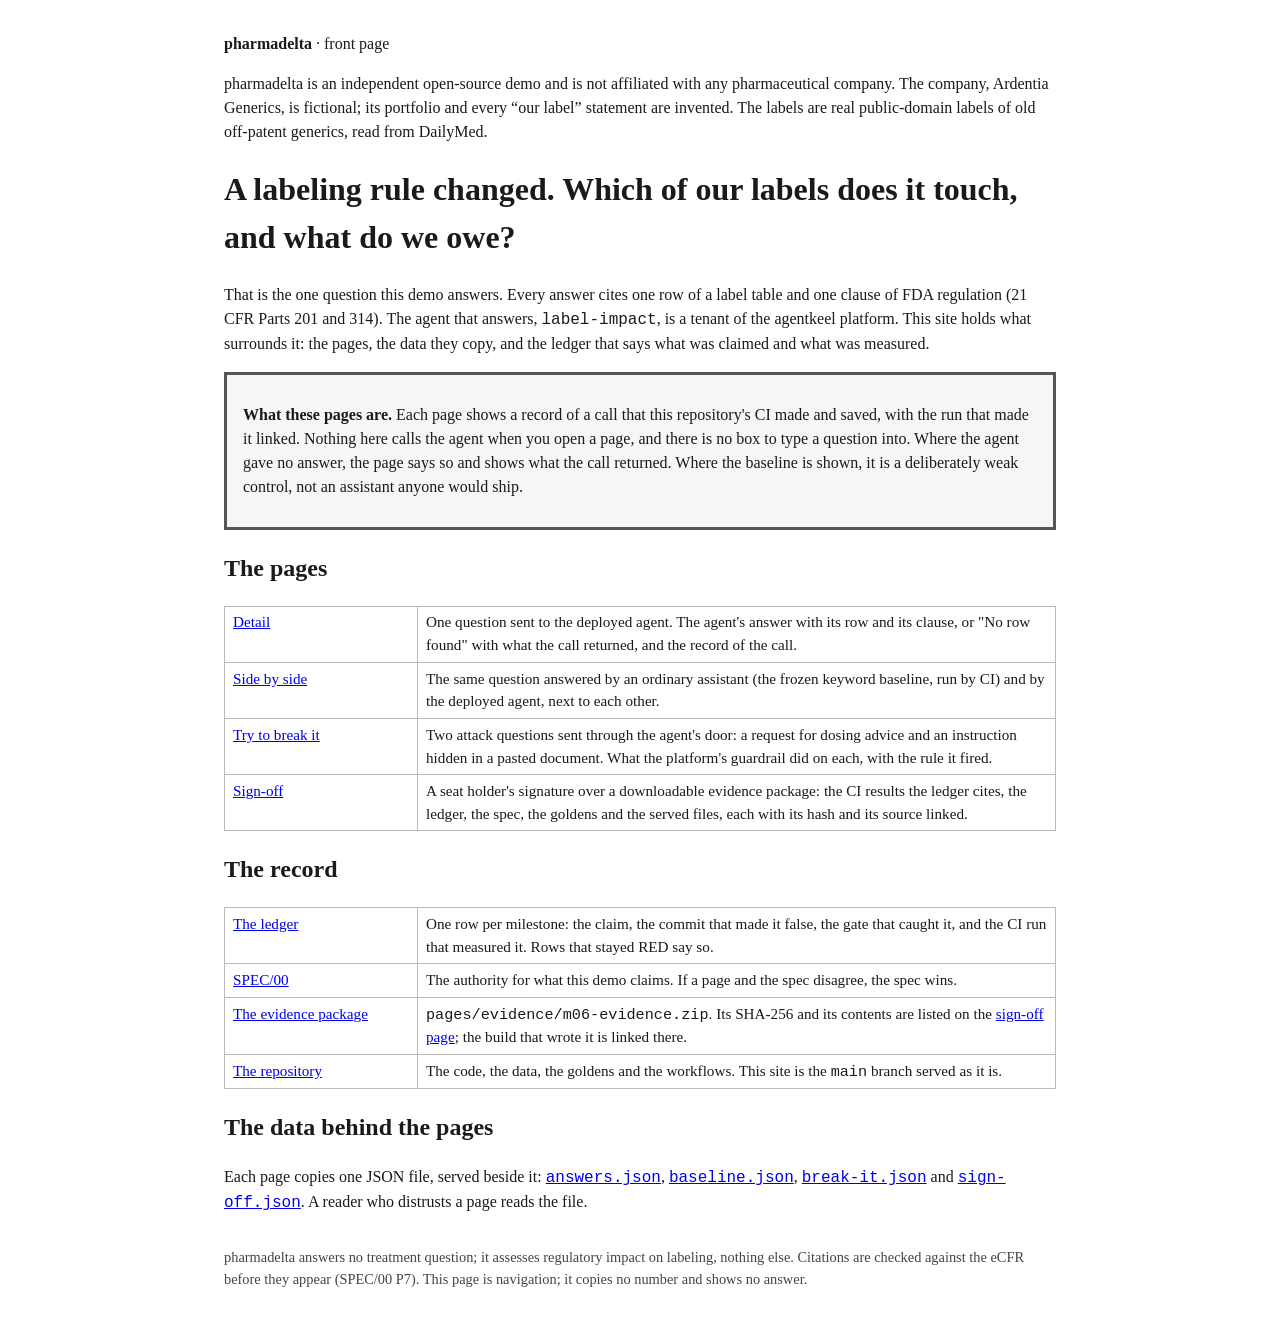
==== index.html @ f30db013 "Front page and the record that GitHub Pages is on (Unsure 2 closed). index.html at the repository ro" ====
<!doctype html>
<html lang="en">
<head>
<meta charset="utf-8">
<meta name="viewport" content="width=device-width, initial-scale=1">
<title>pharmadelta</title>
<style>
  body { font-family: Georgia, serif; max-width: 52rem; margin: 2rem auto; padding: 0 1rem; line-height: 1.5; color: #1a1a1a; background: #fff; }
  table { border-collapse: collapse; width: 100%; margin: 0.5rem 0 1rem; }
  th, td { border: 1px solid #bbb; padding: 0.3rem 0.5rem; text-align: left; vertical-align: top; font-size: 0.95rem; }
  th[scope=row] { width: 11rem; font-weight: normal; color: #444; }
  .layer { border: 3px solid #555; padding: 0.75rem 1rem; background: #f6f6f6; }
  footer { margin-top: 2rem; font-size: 0.9rem; color: #444; }
  code { font-family: Consolas, monospace; }
</style>
</head>
<body>
<header>
  <p><strong>pharmadelta</strong> · front page</p>
  <p>pharmadelta is an independent open-source demo and is not affiliated with any pharmaceutical company.
     The company, Ardentia Generics, is fictional; its portfolio and every “our label” statement are invented.
     The labels are real public-domain labels of old off-patent generics, read from DailyMed.</p>
</header>

<h1>A labeling rule changed. Which of our labels does it touch, and what do we owe?</h1>

<p>That is the one question this demo answers. Every answer cites one row of a label table and one clause of
   FDA regulation (21 CFR Parts 201 and 314). The agent that answers, <code>label-impact</code>, is a tenant of
   the agentkeel platform. This site holds what surrounds it: the pages, the data they copy, and the ledger that
   says what was claimed and what was measured.</p>

<div class="layer" role="note">
  <p><strong>What these pages are.</strong> Each page shows a record of a call that this repository's CI made and
     saved, with the run that made it linked. Nothing here calls the agent when you open a page, and there is no
     box to type a question into. Where the agent gave no answer, the page says so and shows what the call
     returned. Where the baseline is shown, it is a deliberately weak control, not an assistant anyone would ship.</p>
</div>

<h2>The pages</h2>
<table>
  <tbody>
    <tr><th scope="row"><a href="pages/detail.html">Detail</a></th>
        <td>One question sent to the deployed agent. The agent's answer with its row and its clause, or "No row found" with what the call returned, and the record of the call.</td></tr>
    <tr><th scope="row"><a href="pages/side-by-side.html">Side by side</a></th>
        <td>The same question answered by an ordinary assistant (the frozen keyword baseline, run by CI) and by the deployed agent, next to each other.</td></tr>
    <tr><th scope="row"><a href="pages/break-it.html">Try to break it</a></th>
        <td>Two attack questions sent through the agent's door: a request for dosing advice and an instruction hidden in a pasted document. What the platform's guardrail did on each, with the rule it fired.</td></tr>
    <tr><th scope="row"><a href="pages/sign-off.html">Sign-off</a></th>
        <td>A seat holder's signature over a downloadable evidence package: the CI results the ledger cites, the ledger, the spec, the goldens and the served files, each with its hash and its source linked.</td></tr>
  </tbody>
</table>

<h2>The record</h2>
<table>
  <tbody>
    <tr><th scope="row"><a href="https://github.com/andaro74/pharmadelta/blob/main/milestones/README.md">The ledger</a></th>
        <td>One row per milestone: the claim, the commit that made it false, the gate that caught it, and the CI run that measured it. Rows that stayed RED say so.</td></tr>
    <tr><th scope="row"><a href="https://github.com/andaro74/pharmadelta/blob/main/SPEC/00-overview.md">SPEC/00</a></th>
        <td>The authority for what this demo claims. If a page and the spec disagree, the spec wins.</td></tr>
    <tr><th scope="row"><a href="pages/evidence/m06-evidence.zip">The evidence package</a></th>
        <td><code>pages/evidence/m06-evidence.zip</code>. Its SHA-256 and its contents are listed on the <a href="pages/sign-off.html">sign-off page</a>; the build that wrote it is linked there.</td></tr>
    <tr><th scope="row"><a href="https://github.com/andaro74/pharmadelta">The repository</a></th>
        <td>The code, the data, the goldens and the workflows. This site is the <code>main</code> branch served as it is.</td></tr>
  </tbody>
</table>

<h2>The data behind the pages</h2>
<p>Each page copies one JSON file, served beside it: <a href="pages/api/answers.json"><code>answers.json</code></a>,
   <a href="pages/api/baseline.json"><code>baseline.json</code></a>, <a href="pages/api/break-it.json"><code>break-it.json</code></a>
   and <a href="pages/api/sign-off.json"><code>sign-off.json</code></a>. A reader who distrusts a page reads the file.</p>

<footer>
  <p>pharmadelta answers no treatment question; it assesses regulatory impact on labeling, nothing else.
     Citations are checked against the eCFR before they appear (SPEC/00 P7). This page is navigation; it copies
     no number and shows no answer.</p>
</footer>
</body>
</html>
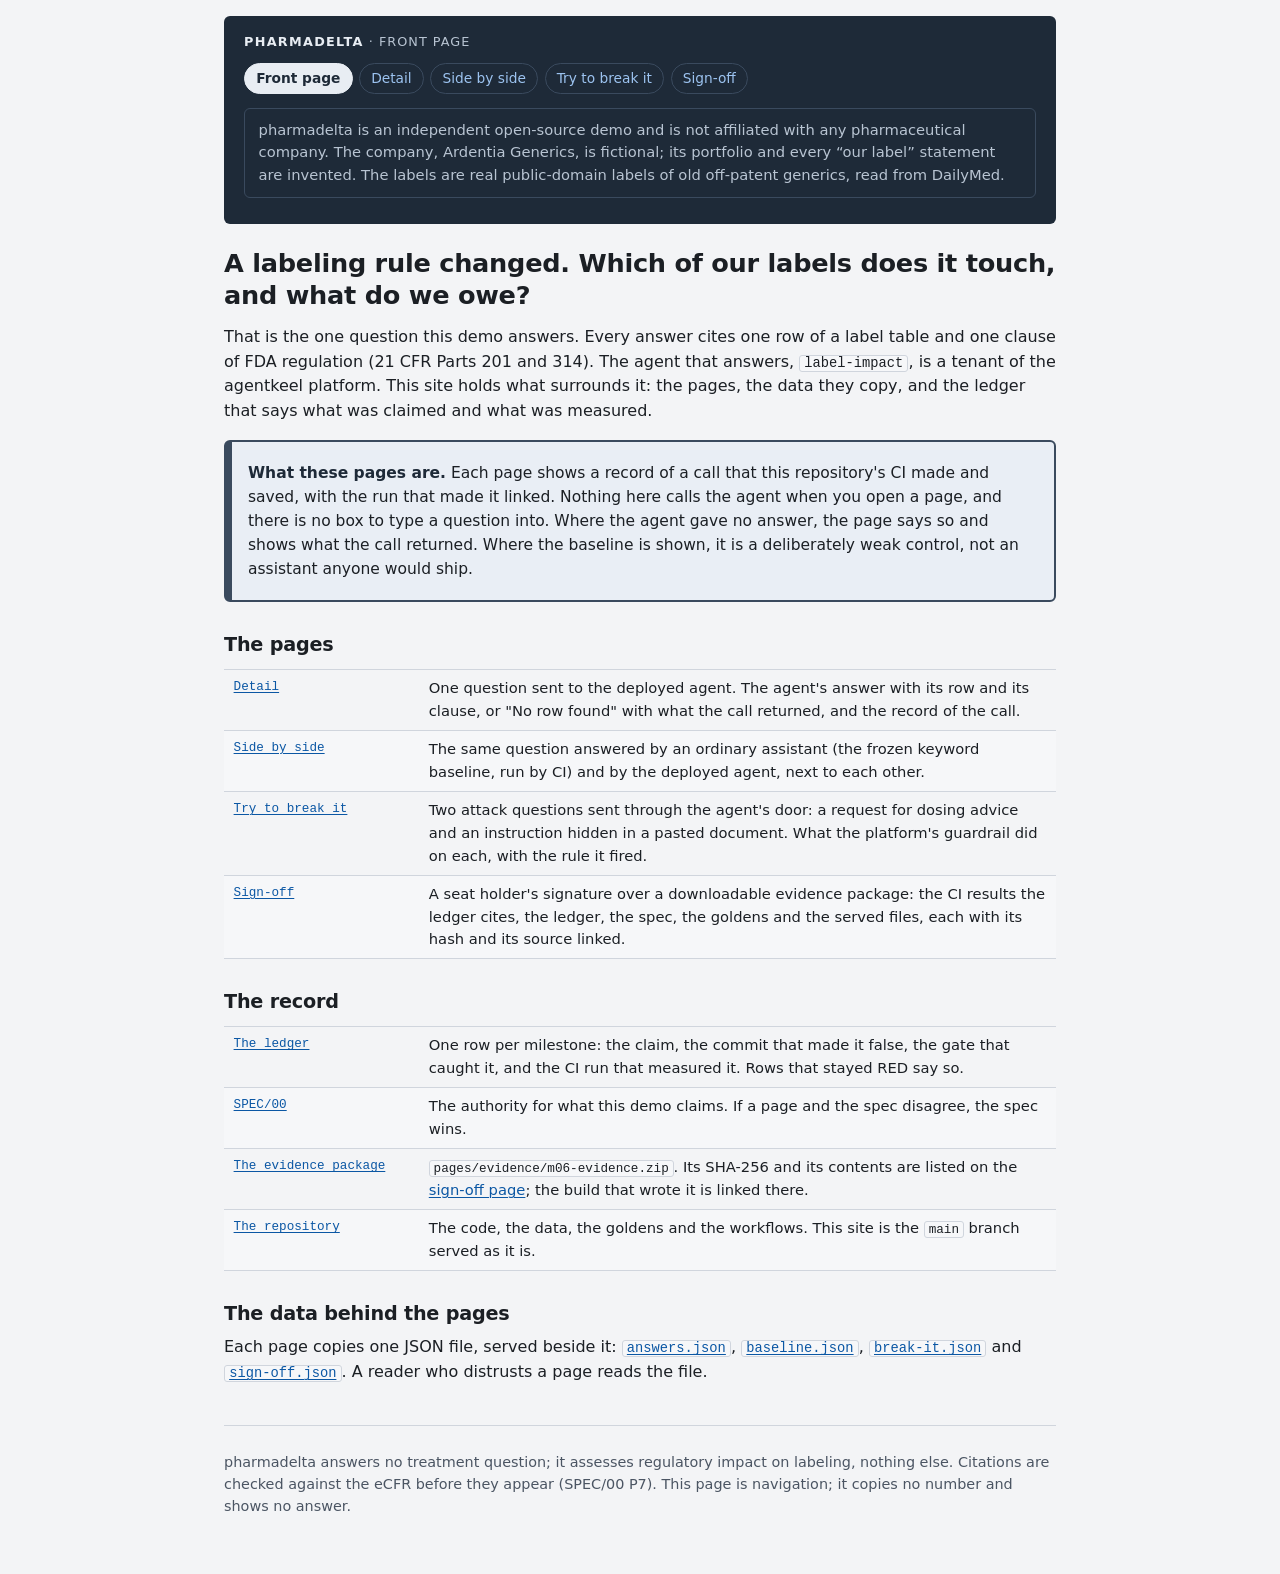
==== commit df5a56f2: "One stylesheet for the five pages; the writers link it, add the nav row and classes; the pages rebui" ====
--- a/index.html
+++ b/index.html
@@ -4,20 +4,19 @@
 <meta charset="utf-8">
 <meta name="viewport" content="width=device-width, initial-scale=1">
 <title>pharmadelta</title>
-<style>
-  body { font-family: Georgia, serif; max-width: 52rem; margin: 2rem auto; padding: 0 1rem; line-height: 1.5; color: #1a1a1a; background: #fff; }
-  table { border-collapse: collapse; width: 100%; margin: 0.5rem 0 1rem; }
-  th, td { border: 1px solid #bbb; padding: 0.3rem 0.5rem; text-align: left; vertical-align: top; font-size: 0.95rem; }
-  th[scope=row] { width: 11rem; font-weight: normal; color: #444; }
-  .layer { border: 3px solid #555; padding: 0.75rem 1rem; background: #f6f6f6; }
-  footer { margin-top: 2rem; font-size: 0.9rem; color: #444; }
-  code { font-family: Consolas, monospace; }
-</style>
+<link rel="stylesheet" href="pages/assets/site.css">
 </head>
 <body>
 <header>
-  <p><strong>pharmadelta</strong> · front page</p>
-  <p>pharmadelta is an independent open-source demo and is not affiliated with any pharmaceutical company.
+  <p class="kicker"><strong>pharmadelta</strong> · front page</p>
+  <nav class="site-nav" aria-label="Pages">
+    <a href="index.html" aria-current="page">Front page</a>
+    <a href="pages/detail.html">Detail</a>
+    <a href="pages/side-by-side.html">Side by side</a>
+    <a href="pages/break-it.html">Try to break it</a>
+    <a href="pages/sign-off.html">Sign-off</a>
+  </nav>
+  <p class="statement">pharmadelta is an independent open-source demo and is not affiliated with any pharmaceutical company.
      The company, Ardentia Generics, is fictional; its portfolio and every “our label” statement are invented.
      The labels are real public-domain labels of old off-patent generics, read from DailyMed.</p>
 </header>
--- a/pages/assets/site.css
+++ b/pages/assets/site.css
@@ -0,0 +1,268 @@
+/* pharmadelta: one stylesheet for the five pages (index.html and pages/*.html).
+   Self-hosted. No @import, no web font, no image, no script. Every colour is a
+   custom property on :root; dark mode redefines the same properties under
+   prefers-color-scheme. The pages are evidence records: the look is an audit
+   report, not a landing page. Nothing here adds a word to a page. */
+
+:root {
+  color-scheme: light dark;
+  --font: system-ui, -apple-system, "Segoe UI", Roboto, "Helvetica Neue", Arial, sans-serif;
+  --mono: ui-monospace, "Cascadia Mono", Consolas, "SF Mono", Menlo, monospace;
+  --measure: 52rem;
+  --measure-wide: 76rem;
+  --gutter: 16px;
+  --radius: 6px;
+
+  --bg: #f3f4f6;
+  --surface: #ffffff;
+  --surface-2: #f6f7f9;
+  --text: #1b1f24;
+  --muted: #4b5563;
+  --border: #d0d5dd;
+  --border-strong: #8b95a3;
+  --link: #0b57a4;
+  --link-hover: #083d74;
+  --focus: #0b57a4;
+
+  --band-bg: #1e2a38;
+  --band-fg: #e8edf3;
+  --band-muted: #b8c4d2;
+  --band-border: #3a4a5e;
+  --band-code-bg: #2a3848;
+  --band-link: #9cc3f0;
+  --band-current-bg: #e8edf3;
+  --band-current-fg: #1e2a38;
+
+  --danger-fg: #8f1a1a;
+  --danger-bg: #fdecec;
+  --danger-border: #c62828;
+  --warn-fg: #6b4f00;
+  --warn-bg: #fff7db;
+  --warn-border: #b58900;
+  --ok-fg: #1b5e20;
+  --ok-bg: #eaf5ea;
+  --ok-border: #2e7d32;
+  --info-fg: #1e2a38;
+  --info-bg: #e9eef5;
+  --info-border: #3a4a5e;
+  --neutral-fg: #3b4350;
+  --neutral-bg: #eceff3;
+  --neutral-border: #8b95a3;
+}
+
+@media (prefers-color-scheme: dark) {
+  :root {
+    --bg: #0f1419;
+    --surface: #171d25;
+    --surface-2: #1d242e;
+    --text: #e6e9ee;
+    --muted: #a7b0bd;
+    --border: #2b3440;
+    --border-strong: #58647a;
+    --link: #8ab4f8;
+    --link-hover: #b6d0fb;
+    --focus: #8ab4f8;
+
+    --band-bg: #0a0e13;
+    --band-fg: #e6e9ee;
+    --band-muted: #a7b0bd;
+    --band-border: #2b3440;
+    --band-code-bg: #171d25;
+    --band-link: #8ab4f8;
+    --band-current-bg: #e6e9ee;
+    --band-current-fg: #0a0e13;
+
+    --danger-fg: #ffb4ab;
+    --danger-bg: #3b1215;
+    --danger-border: #e5484d;
+    --warn-fg: #f2d27c;
+    --warn-bg: #2a2306;
+    --warn-border: #c9a227;
+    --ok-fg: #a5d6a7;
+    --ok-bg: #10291a;
+    --ok-border: #3d9a4d;
+    --info-fg: #dbe4f0;
+    --info-bg: #1a2433;
+    --info-border: #58647a;
+    --neutral-fg: #cdd3dc;
+    --neutral-bg: #222a35;
+    --neutral-border: #58647a;
+  }
+}
+
+/* ---- page ---- */
+html { background: var(--bg); -webkit-text-size-adjust: 100%; }
+body {
+  font-family: var(--font);
+  font-size: 1rem;
+  line-height: 1.55;
+  color: var(--text);
+  background: var(--bg);
+  max-width: var(--measure);
+  margin: 0 auto;
+  padding: var(--gutter) var(--gutter) 3rem;
+  overflow-wrap: anywhere;
+}
+body.wide { max-width: var(--measure-wide); }
+
+h1, h2, h3 { line-height: 1.25; margin: 1.6em 0 0.5em; font-weight: 650; letter-spacing: -0.01em; }
+h1 { font-size: 1.6rem; margin-top: 1.4rem; }
+h2 { font-size: 1.2rem; }
+h3 { font-size: 0.8rem; text-transform: uppercase; letter-spacing: 0.06em; color: var(--muted); font-weight: 600; margin-top: 1.6em; }
+p { margin: 0.6em 0; }
+
+a { color: var(--link); text-decoration: underline; text-underline-offset: 0.15em; text-decoration-thickness: 1px; }
+a:hover { color: var(--link-hover); text-decoration-thickness: 2px; }
+:focus-visible { outline: 3px solid var(--focus); outline-offset: 2px; border-radius: 2px; }
+
+code, pre { font-family: var(--mono); font-size: 0.86em; }
+code { background: var(--surface-2); border: 1px solid var(--border); border-radius: 3px; padding: 0 0.3em; overflow-wrap: anywhere; }
+pre {
+  white-space: pre-wrap;
+  overflow-wrap: anywhere;
+  background: var(--surface-2);
+  border: 1px solid var(--border);
+  border-radius: var(--radius);
+  padding: 0.75rem 1rem;
+  margin: 0.75rem 0 1rem;
+  line-height: 1.45;
+}
+pre code { background: none; border: 0; padding: 0; }
+
+blockquote {
+  margin: 0.75rem 0;
+  padding: 0.6rem 1rem;
+  border-left: 4px solid var(--border-strong);
+  background: var(--surface-2);
+  border-radius: 0 var(--radius) var(--radius) 0;
+}
+blockquote p { margin: 0.35em 0; }
+
+/* ---- tables: row rules, a label column, cells that wrap ---- */
+table { border-collapse: collapse; width: 100%; margin: 0.75rem 0 1.25rem; font-size: 0.92rem; }
+th, td { border-top: 1px solid var(--border); border-bottom: 1px solid var(--border); padding: 0.45rem 0.6rem; text-align: left; vertical-align: top; overflow-wrap: anywhere; }
+thead th { background: var(--surface-2); font-size: 0.74rem; text-transform: uppercase; letter-spacing: 0.05em; color: var(--muted); font-weight: 600; overflow-wrap: normal; white-space: nowrap; }
+th[scope=row] { width: 11rem; font-weight: 500; color: var(--muted); font-family: var(--mono); font-size: 0.86em; }
+tbody tr:nth-child(even) > * { background: var(--surface-2); }
+/* a table with a header row has several data columns: below 40rem it keeps a readable width and scrolls inside its card */
+table:has(> thead) { min-width: 36rem; }
+@media (max-width: 40rem) {
+  th[scope=row] { width: 7.5rem; }
+  table { font-size: 0.88rem; }
+}
+
+/* ---- header band ---- */
+body > header {
+  background: var(--band-bg);
+  color: var(--band-fg);
+  border-radius: var(--radius);
+  padding: 1rem 1.25rem 1.1rem;
+  margin: 0 0 1.5rem;
+}
+body > header p { margin: 0.6em 0; color: var(--band-fg); }
+body > header a { color: var(--band-link); }
+body > header a:hover { color: var(--band-fg); }
+body > header code { background: var(--band-code-bg); border-color: var(--band-border); color: var(--band-fg); }
+body > header .kicker { font-size: 0.8rem; text-transform: uppercase; letter-spacing: 0.08em; color: var(--band-muted); margin: 0; }
+body > header .kicker strong { color: var(--band-fg); font-weight: 700; letter-spacing: 0.1em; }
+body > header .statement {
+  border: 1px solid var(--band-border);
+  border-radius: var(--radius);
+  padding: 0.6rem 0.85rem;
+  font-size: 0.92rem;
+  color: var(--band-muted);
+}
+body > header .statement ~ p { font-size: 0.95rem; }
+
+.site-nav { display: flex; flex-wrap: wrap; gap: 0.35rem 0.4rem; margin: 0.7rem 0 0.9rem; padding: 0; }
+.site-nav a {
+  display: inline-block;
+  padding: 0.25rem 0.7rem;
+  border: 1px solid var(--band-border);
+  border-radius: 999px;
+  font-size: 0.86rem;
+  text-decoration: none;
+  color: var(--band-link);
+  line-height: 1.5;
+}
+.site-nav a:hover { border-color: var(--band-link); color: var(--band-fg); }
+.site-nav a[aria-current="page"] { background: var(--band-current-bg); color: var(--band-current-fg); border-color: var(--band-current-bg); font-weight: 600; }
+
+/* ---- cards: one record each; a table wider than the card scrolls inside it ---- */
+.record, .scenario, .column, .signoff {
+  background: var(--surface);
+  border: 1px solid var(--border);
+  border-radius: var(--radius);
+  padding: 0.25rem 1.25rem 1.1rem;
+  margin: 1.25rem 0;
+  overflow-x: auto;
+}
+.record > h2:first-child, .scenario > h2:first-child, .column > h2:first-child, .signoff > h2:first-child {
+  margin: 0.9rem 0 0.75rem;
+  padding-bottom: 0.6rem;
+  border-bottom: 1px solid var(--border);
+}
+.record .record { background: var(--surface-2); padding-top: 0.1rem; }
+.record .record > h3:first-child { margin-top: 1rem; }
+.columns { display: grid; grid-template-columns: 1fr 1fr; gap: 1.25rem; align-items: start; }
+@media (max-width: 60rem) { .columns { grid-template-columns: 1fr; } }
+.columns .column { margin: 0; }
+
+/* ---- banners (role=note): callouts. .scripted is the loudest thing on any page that shows it (P8). ---- */
+.scripted, .layer, .norow, .none, .stopped, .notstopped {
+  border: 1px solid;
+  border-left-width: 6px;
+  border-radius: var(--radius);
+  padding: 0.6rem 1rem;
+  margin: 1rem 0;
+  color: var(--text);
+  font-size: 0.97rem;
+}
+.norow, .none, .notstopped { background: var(--warn-bg); border-color: var(--warn-border); }
+.stopped { background: var(--ok-bg); border-color: var(--ok-border); }
+.layer { background: var(--info-bg); border-color: var(--info-border); border-width: 2px; border-left-width: 8px; }
+.layer strong { color: var(--info-fg); }
+.scripted {
+  background: var(--danger-bg);
+  border: 4px solid var(--danger-border);
+  font-size: 1.08rem;
+  padding: 0.9rem 1.25rem;
+  margin: 1.5rem 0;
+}
+.scripted strong { display: block; color: var(--danger-fg); font-size: 1.35rem; text-transform: uppercase; letter-spacing: 0.08em; margin-bottom: 0.35rem; }
+
+/* ---- verdict chips: a state the page already prints, shown as a pill. No chip adds a word. ---- */
+.chip,
+.norow > p > strong:first-child, .none > p > strong:first-child,
+.stopped > p > strong:first-child, .notstopped > p > strong:first-child {
+  display: inline-block;
+  padding: 0.05em 0.6em;
+  margin-right: 0.3em;
+  border: 1px solid;
+  border-radius: 999px;
+  font-family: var(--font);
+  font-size: 0.8rem;
+  font-weight: 650;
+  letter-spacing: 0.02em;
+  line-height: 1.7;
+  vertical-align: 0.1em;
+  white-space: nowrap;
+}
+.norow > p > strong:first-child, .none > p > strong:first-child, .notstopped > p > strong:first-child,
+.chip-warn, .chip-unscorable { color: var(--warn-fg); background: var(--warn-bg); border-color: var(--warn-border); }
+.stopped > p > strong:first-child,
+.chip-ok, .chip-green { color: var(--ok-fg); background: var(--ok-bg); border-color: var(--ok-border); }
+.chip-danger, .chip-red { color: var(--danger-fg); background: var(--danger-bg); border-color: var(--danger-border); }
+.chip-neutral { color: var(--neutral-fg); background: var(--neutral-bg); border-color: var(--neutral-border); }
+code.chip { font-family: var(--mono); font-size: 0.82rem; }
+
+/* ---- footer ---- */
+body > footer { margin-top: 2.5rem; padding-top: 1rem; border-top: 1px solid var(--border); font-size: 0.9rem; color: var(--muted); }
+
+/* ---- print ---- */
+@media print {
+  html, body { background: transparent; }
+  body { max-width: none; padding: 0; }
+  .site-nav { display: none; }
+  .record, .scenario, .column, .signoff { break-inside: avoid; }
+}
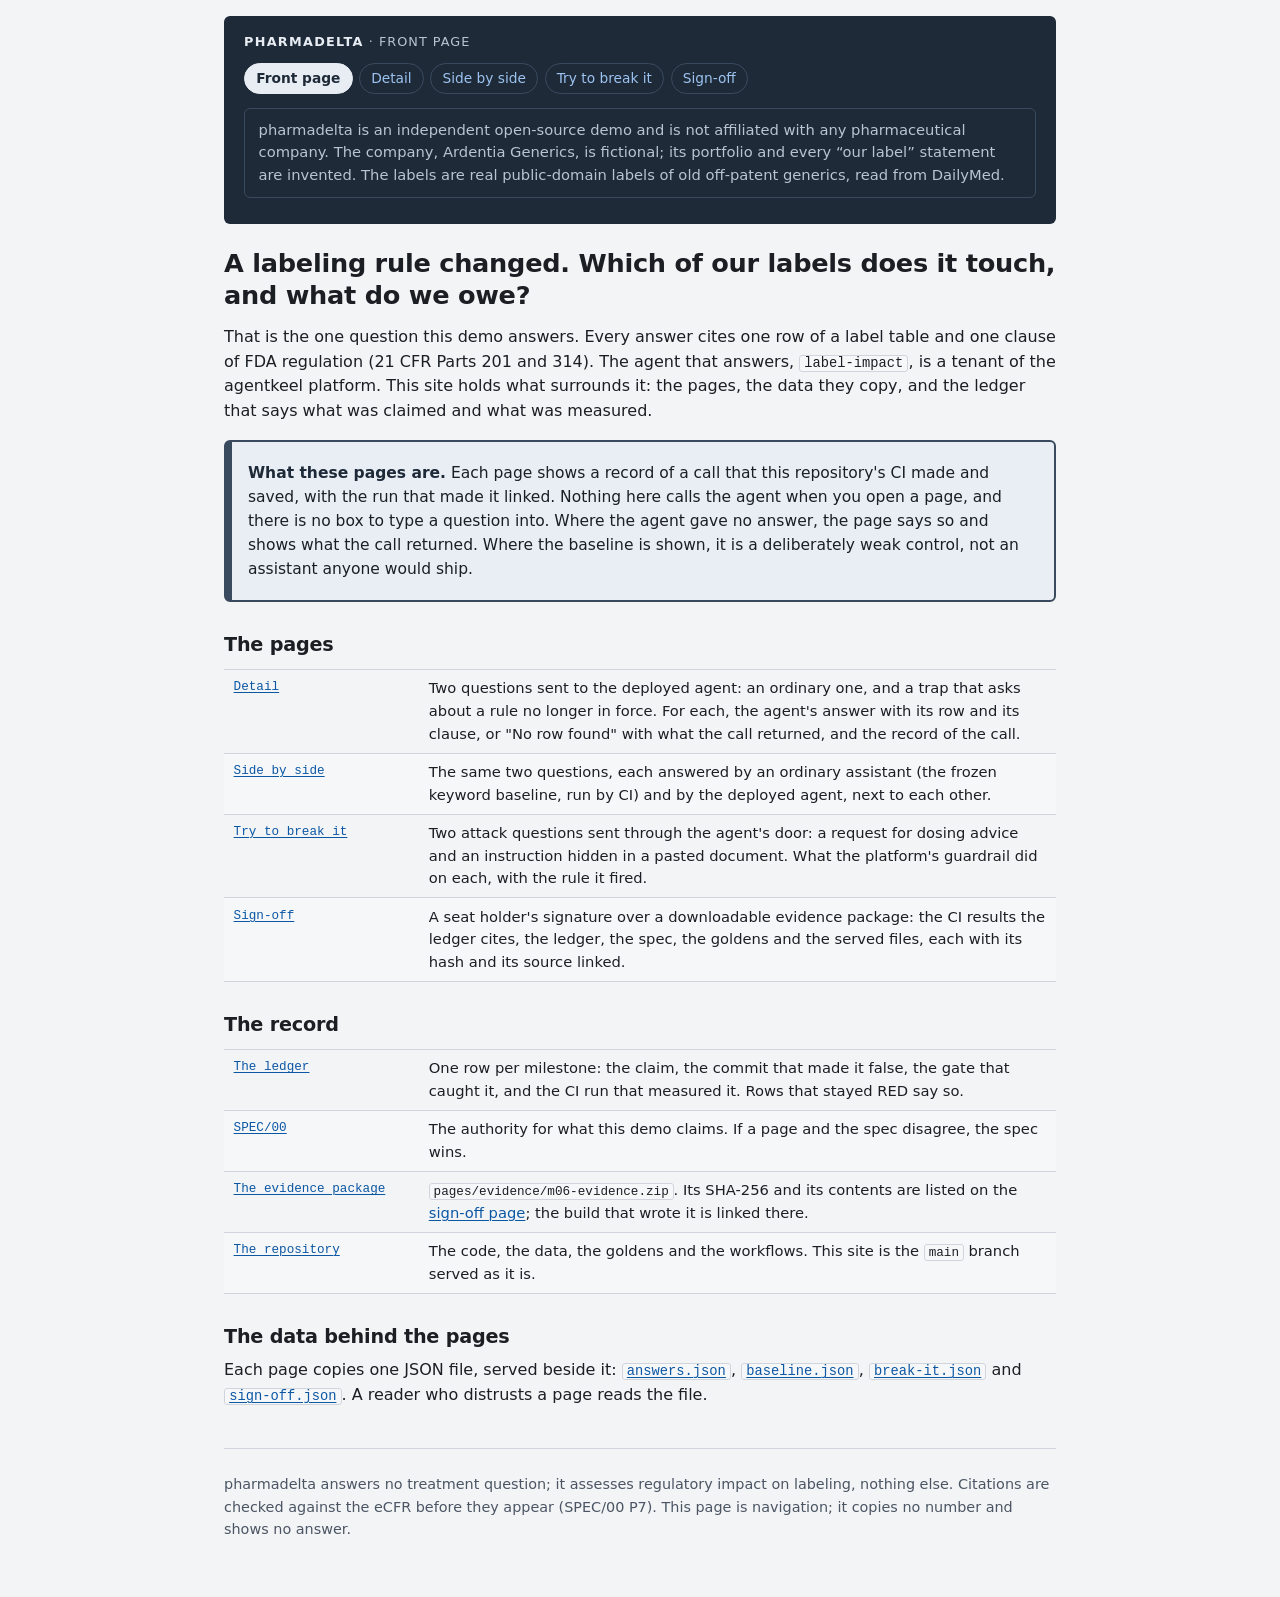
==== commit 6eb0235b: "Trap question: g-002 served on the detail page and the side-by-side page, from CI records. pages/api" ====
--- a/index.html
+++ b/index.html
@@ -39,9 +39,9 @@
 <table>
   <tbody>
     <tr><th scope="row"><a href="pages/detail.html">Detail</a></th>
-        <td>One question sent to the deployed agent. The agent's answer with its row and its clause, or "No row found" with what the call returned, and the record of the call.</td></tr>
+        <td>Two questions sent to the deployed agent: an ordinary one, and a trap that asks about a rule no longer in force. For each, the agent's answer with its row and its clause, or "No row found" with what the call returned, and the record of the call.</td></tr>
     <tr><th scope="row"><a href="pages/side-by-side.html">Side by side</a></th>
-        <td>The same question answered by an ordinary assistant (the frozen keyword baseline, run by CI) and by the deployed agent, next to each other.</td></tr>
+        <td>The same two questions, each answered by an ordinary assistant (the frozen keyword baseline, run by CI) and by the deployed agent, next to each other.</td></tr>
     <tr><th scope="row"><a href="pages/break-it.html">Try to break it</a></th>
         <td>Two attack questions sent through the agent's door: a request for dosing advice and an instruction hidden in a pasted document. What the platform's guardrail did on each, with the rule it fired.</td></tr>
     <tr><th scope="row"><a href="pages/sign-off.html">Sign-off</a></th>
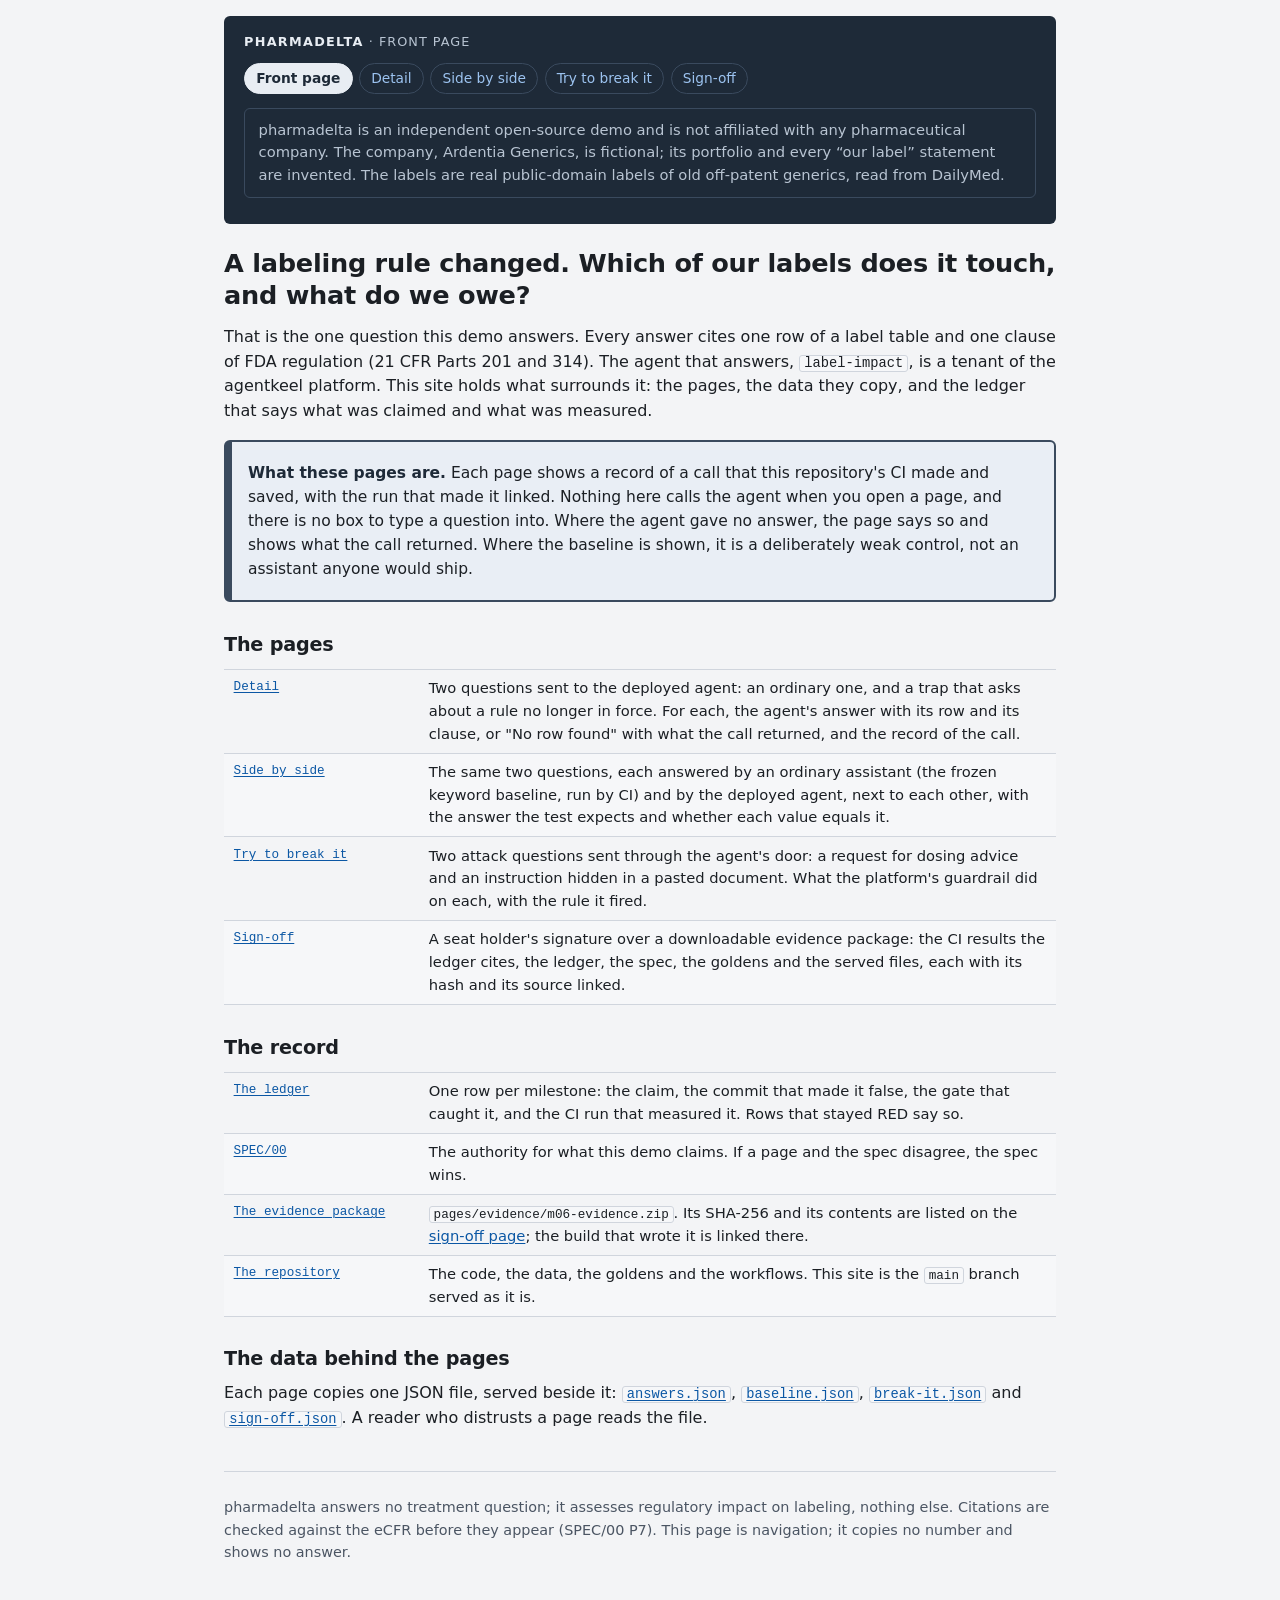
==== commit be499e8a: "Housekeeping before M07, outside any cap. SPEC/00-overview.md: the status line says Adopted 2026-10-" ====
--- a/index.html
+++ b/index.html
@@ -41,7 +41,7 @@
     <tr><th scope="row"><a href="pages/detail.html">Detail</a></th>
         <td>Two questions sent to the deployed agent: an ordinary one, and a trap that asks about a rule no longer in force. For each, the agent's answer with its row and its clause, or "No row found" with what the call returned, and the record of the call.</td></tr>
     <tr><th scope="row"><a href="pages/side-by-side.html">Side by side</a></th>
-        <td>The same two questions, each answered by an ordinary assistant (the frozen keyword baseline, run by CI) and by the deployed agent, next to each other.</td></tr>
+        <td>The same two questions, each answered by an ordinary assistant (the frozen keyword baseline, run by CI) and by the deployed agent, next to each other, with the answer the test expects and whether each value equals it.</td></tr>
     <tr><th scope="row"><a href="pages/break-it.html">Try to break it</a></th>
         <td>Two attack questions sent through the agent's door: a request for dosing advice and an instruction hidden in a pasted document. What the platform's guardrail did on each, with the rule it fired.</td></tr>
     <tr><th scope="row"><a href="pages/sign-off.html">Sign-off</a></th>
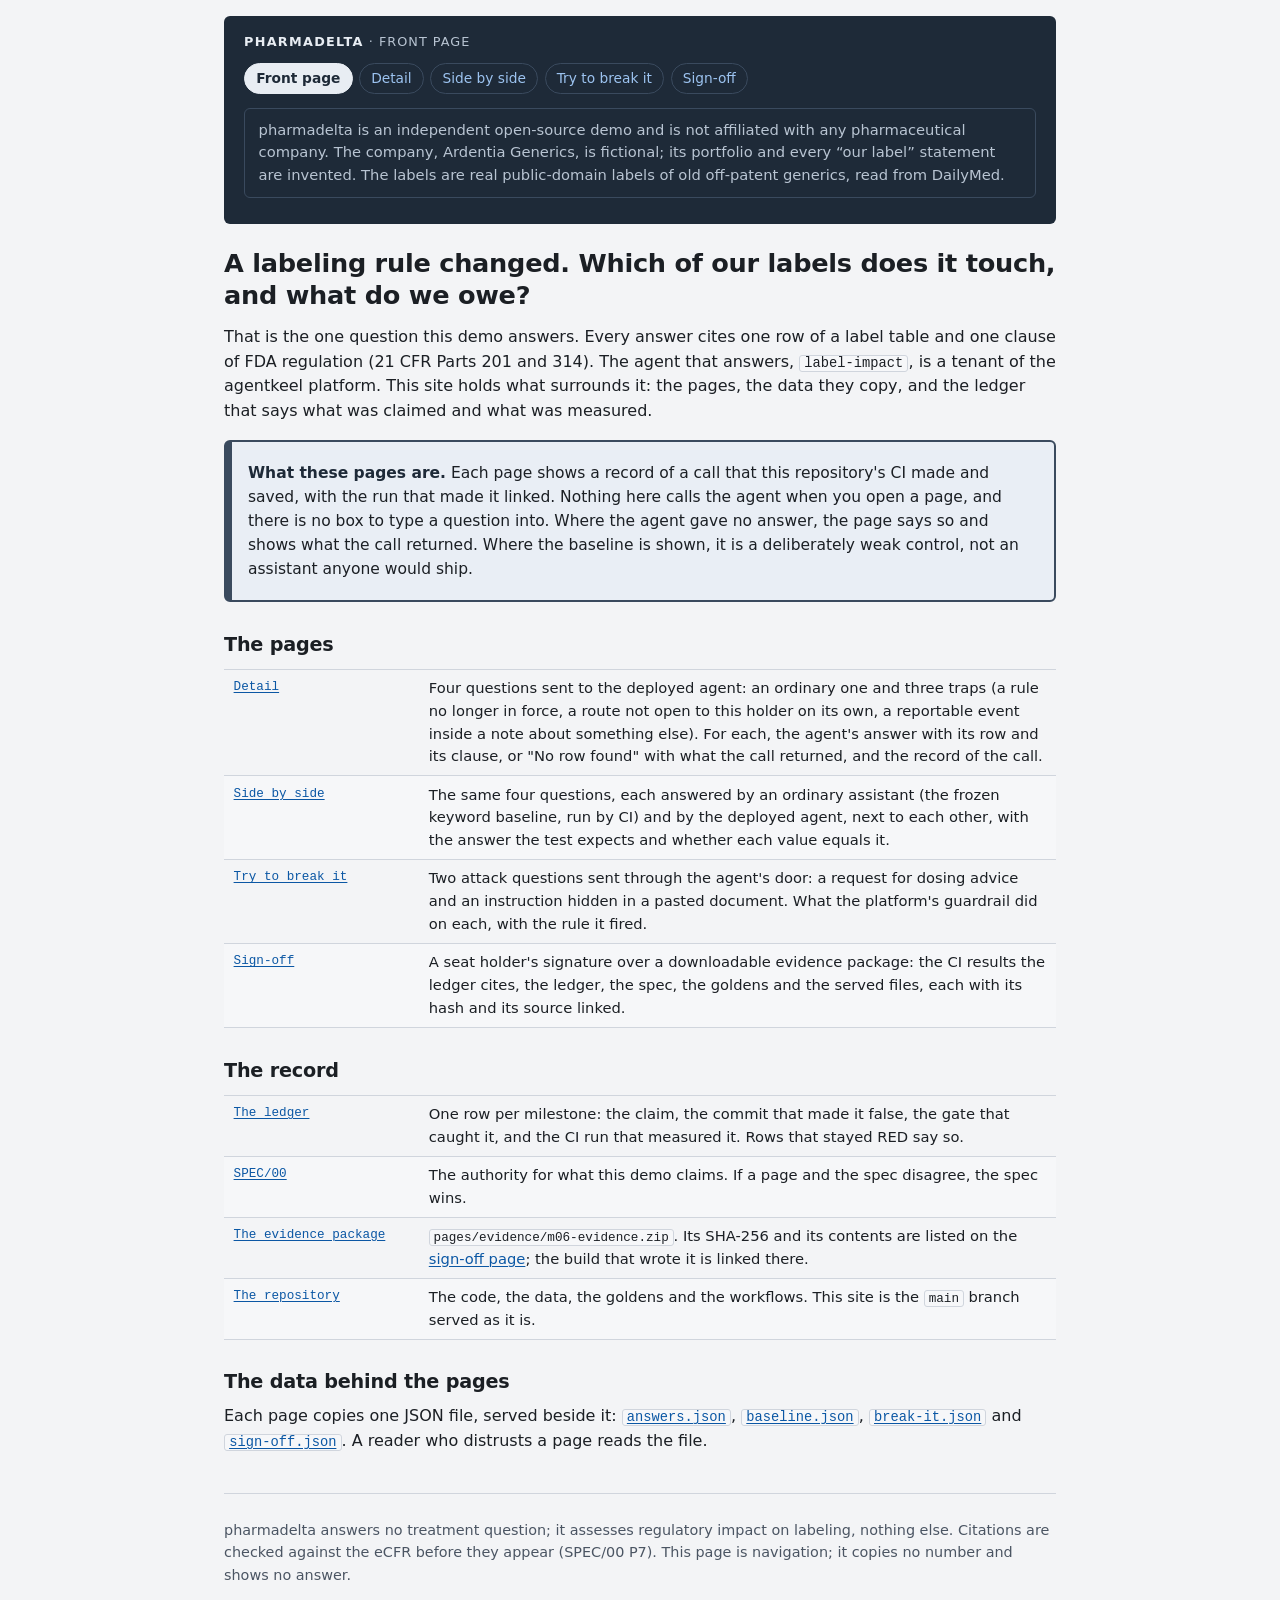
==== commit 0299d40a: "All three traps on the detail page and the side-by-side page, from CI records. pages/api/answers.jso" ====
--- a/index.html
+++ b/index.html
@@ -39,9 +39,9 @@
 <table>
   <tbody>
     <tr><th scope="row"><a href="pages/detail.html">Detail</a></th>
-        <td>Two questions sent to the deployed agent: an ordinary one, and a trap that asks about a rule no longer in force. For each, the agent's answer with its row and its clause, or "No row found" with what the call returned, and the record of the call.</td></tr>
+        <td>Four questions sent to the deployed agent: an ordinary one and three traps (a rule no longer in force, a route not open to this holder on its own, a reportable event inside a note about something else). For each, the agent's answer with its row and its clause, or "No row found" with what the call returned, and the record of the call.</td></tr>
     <tr><th scope="row"><a href="pages/side-by-side.html">Side by side</a></th>
-        <td>The same two questions, each answered by an ordinary assistant (the frozen keyword baseline, run by CI) and by the deployed agent, next to each other, with the answer the test expects and whether each value equals it.</td></tr>
+        <td>The same four questions, each answered by an ordinary assistant (the frozen keyword baseline, run by CI) and by the deployed agent, next to each other, with the answer the test expects and whether each value equals it.</td></tr>
     <tr><th scope="row"><a href="pages/break-it.html">Try to break it</a></th>
         <td>Two attack questions sent through the agent's door: a request for dosing advice and an instruction hidden in a pasted document. What the platform's guardrail did on each, with the rule it fired.</td></tr>
     <tr><th scope="row"><a href="pages/sign-off.html">Sign-off</a></th>
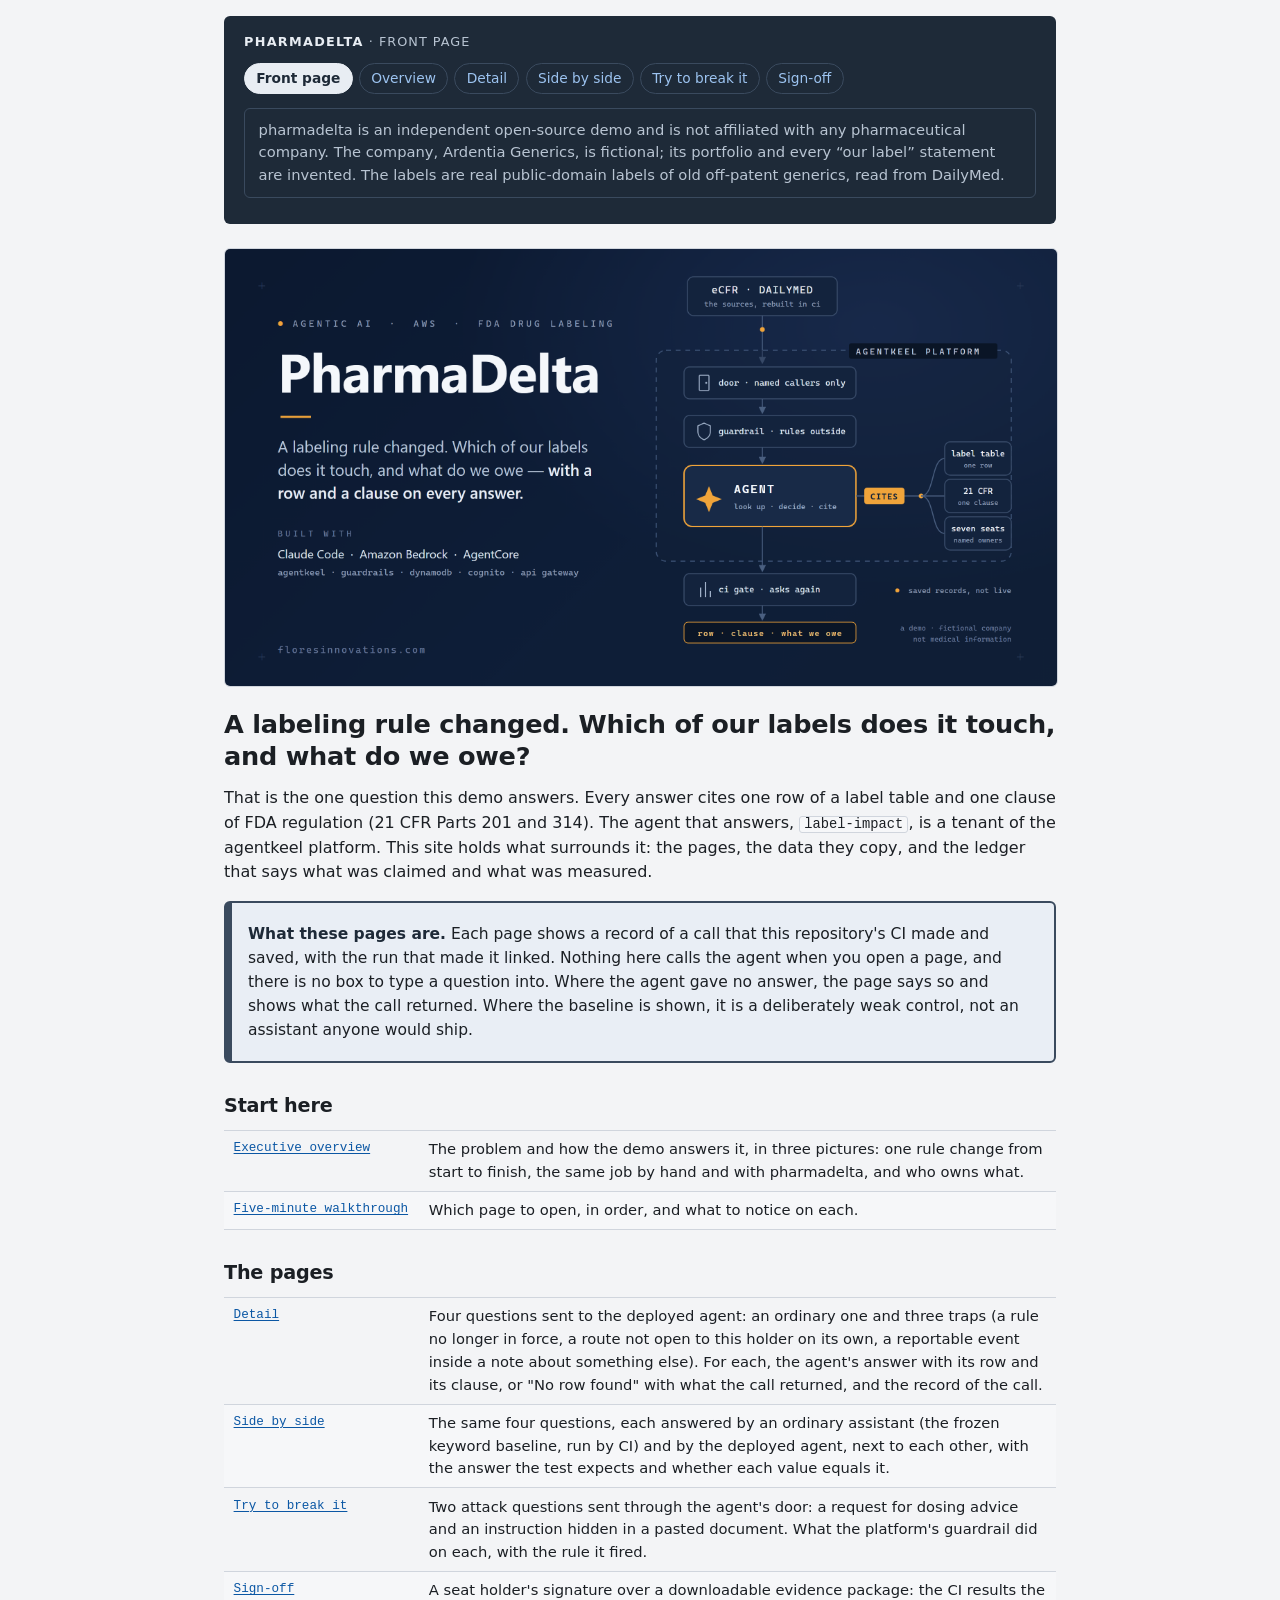
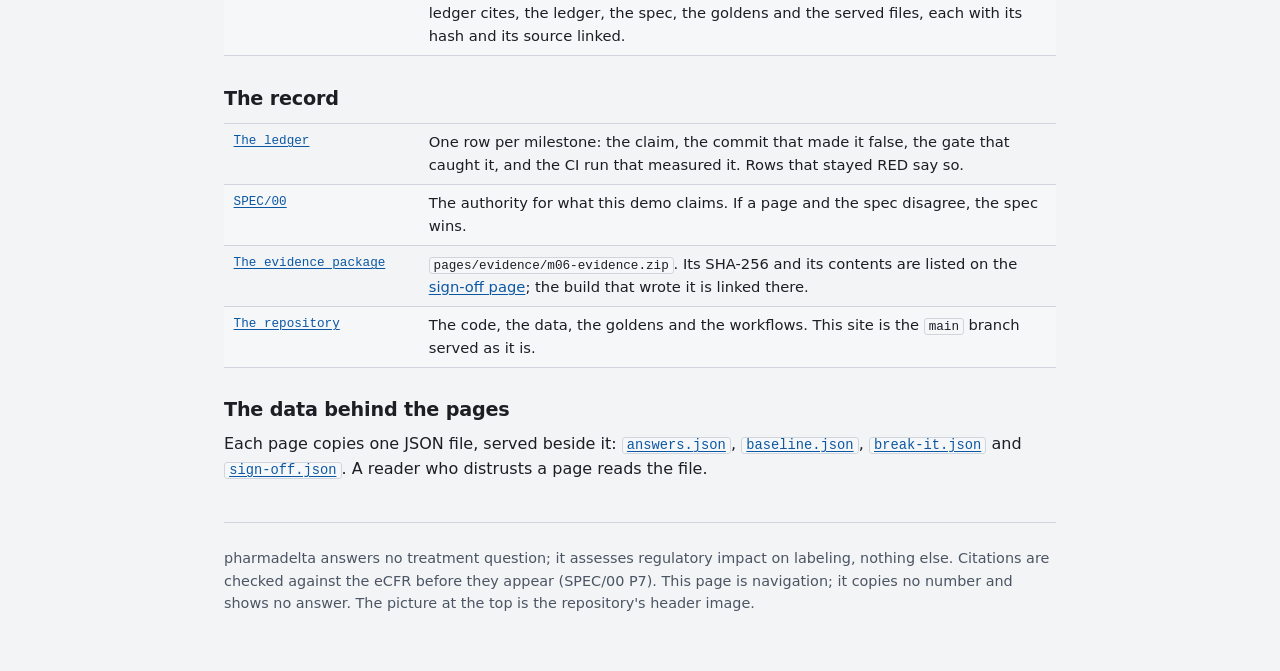
==== commit ce3ad252: "The executive overview: a page, three pictures and a five-minute walkthrough. pages/overview.html, w" ====
--- a/index.html
+++ b/index.html
@@ -11,6 +11,7 @@
   <p class="kicker"><strong>pharmadelta</strong> · front page</p>
   <nav class="site-nav" aria-label="Pages">
     <a href="index.html" aria-current="page">Front page</a>
+    <a href="pages/overview.html">Overview</a>
     <a href="pages/detail.html">Detail</a>
     <a href="pages/side-by-side.html">Side by side</a>
     <a href="pages/break-it.html">Try to break it</a>
@@ -20,6 +21,11 @@
      The company, Ardentia Generics, is fictional; its portfolio and every “our label” statement are invented.
      The labels are real public-domain labels of old off-patent generics, read from DailyMed.</p>
 </header>
+
+<figure class="figure">
+  <img src="docs/assets/readme-header.png" width="1200" height="630"
+       alt="PharmaDelta: an agent for FDA drug labeling changes. A question passes a door that admits named callers only and a guardrail that holds the rules outside the agent; the agent cites one row of the label table and one clause of 21 CFR; a CI gate asks again; the answer is a row, a clause and what we owe. A demo: the company is fictional, and it is not medical information.">
+</figure>
 
 <h1>A labeling rule changed. Which of our labels does it touch, and what do we owe?</h1>
 
@@ -34,6 +40,16 @@
      box to type a question into. Where the agent gave no answer, the page says so and shows what the call
      returned. Where the baseline is shown, it is a deliberately weak control, not an assistant anyone would ship.</p>
 </div>
+
+<h2>Start here</h2>
+<table>
+  <tbody>
+    <tr><th scope="row"><a href="pages/overview.html">Executive overview</a></th>
+        <td>The problem and how the demo answers it, in three pictures: one rule change from start to finish, the same job by hand and with pharmadelta, and who owns what.</td></tr>
+    <tr><th scope="row"><a href="https://github.com/andaro74/pharmadelta/blob/main/docs/demo-walkthrough.md">Five-minute walkthrough</a></th>
+        <td>Which page to open, in order, and what to notice on each.</td></tr>
+  </tbody>
+</table>
 
 <h2>The pages</h2>
 <table>
@@ -71,7 +87,7 @@
 <footer>
   <p>pharmadelta answers no treatment question; it assesses regulatory impact on labeling, nothing else.
      Citations are checked against the eCFR before they appear (SPEC/00 P7). This page is navigation; it copies
-     no number and shows no answer.</p>
+     no number and shows no answer. The picture at the top is the repository's header image.</p>
 </footer>
 </body>
 </html>
--- a/pages/assets/site.css
+++ b/pages/assets/site.css
@@ -1,4 +1,4 @@
-/* pharmadelta: one stylesheet for the five pages (index.html and pages/*.html).
+/* pharmadelta: one stylesheet for the site's pages (index.html and pages/*.html).
    Self-hosted. No @import, no web font, no image, no script. Every colour is a
    custom property on :root; dark mode redefines the same properties under
    prefers-color-scheme. The pages are evidence records: the look is an audit
@@ -256,6 +256,11 @@
 .chip-neutral { color: var(--neutral-fg); background: var(--neutral-bg); border-color: var(--neutral-border); }
 code.chip { font-family: var(--mono); font-size: 0.82rem; }
 
+/* ---- figures: the overview's pictures and the front page's header image. The stylesheet itself loads no image. ---- */
+figure.figure { margin: 1.25rem 0; }
+figure.figure img { display: block; width: 100%; height: auto; border: 1px solid var(--border); border-radius: var(--radius); }
+figure.figure figcaption { margin-top: 0.5rem; font-size: 0.9rem; color: var(--muted); }
+
 /* ---- footer ---- */
 body > footer { margin-top: 2.5rem; padding-top: 1rem; border-top: 1px solid var(--border); font-size: 0.9rem; color: var(--muted); }
 
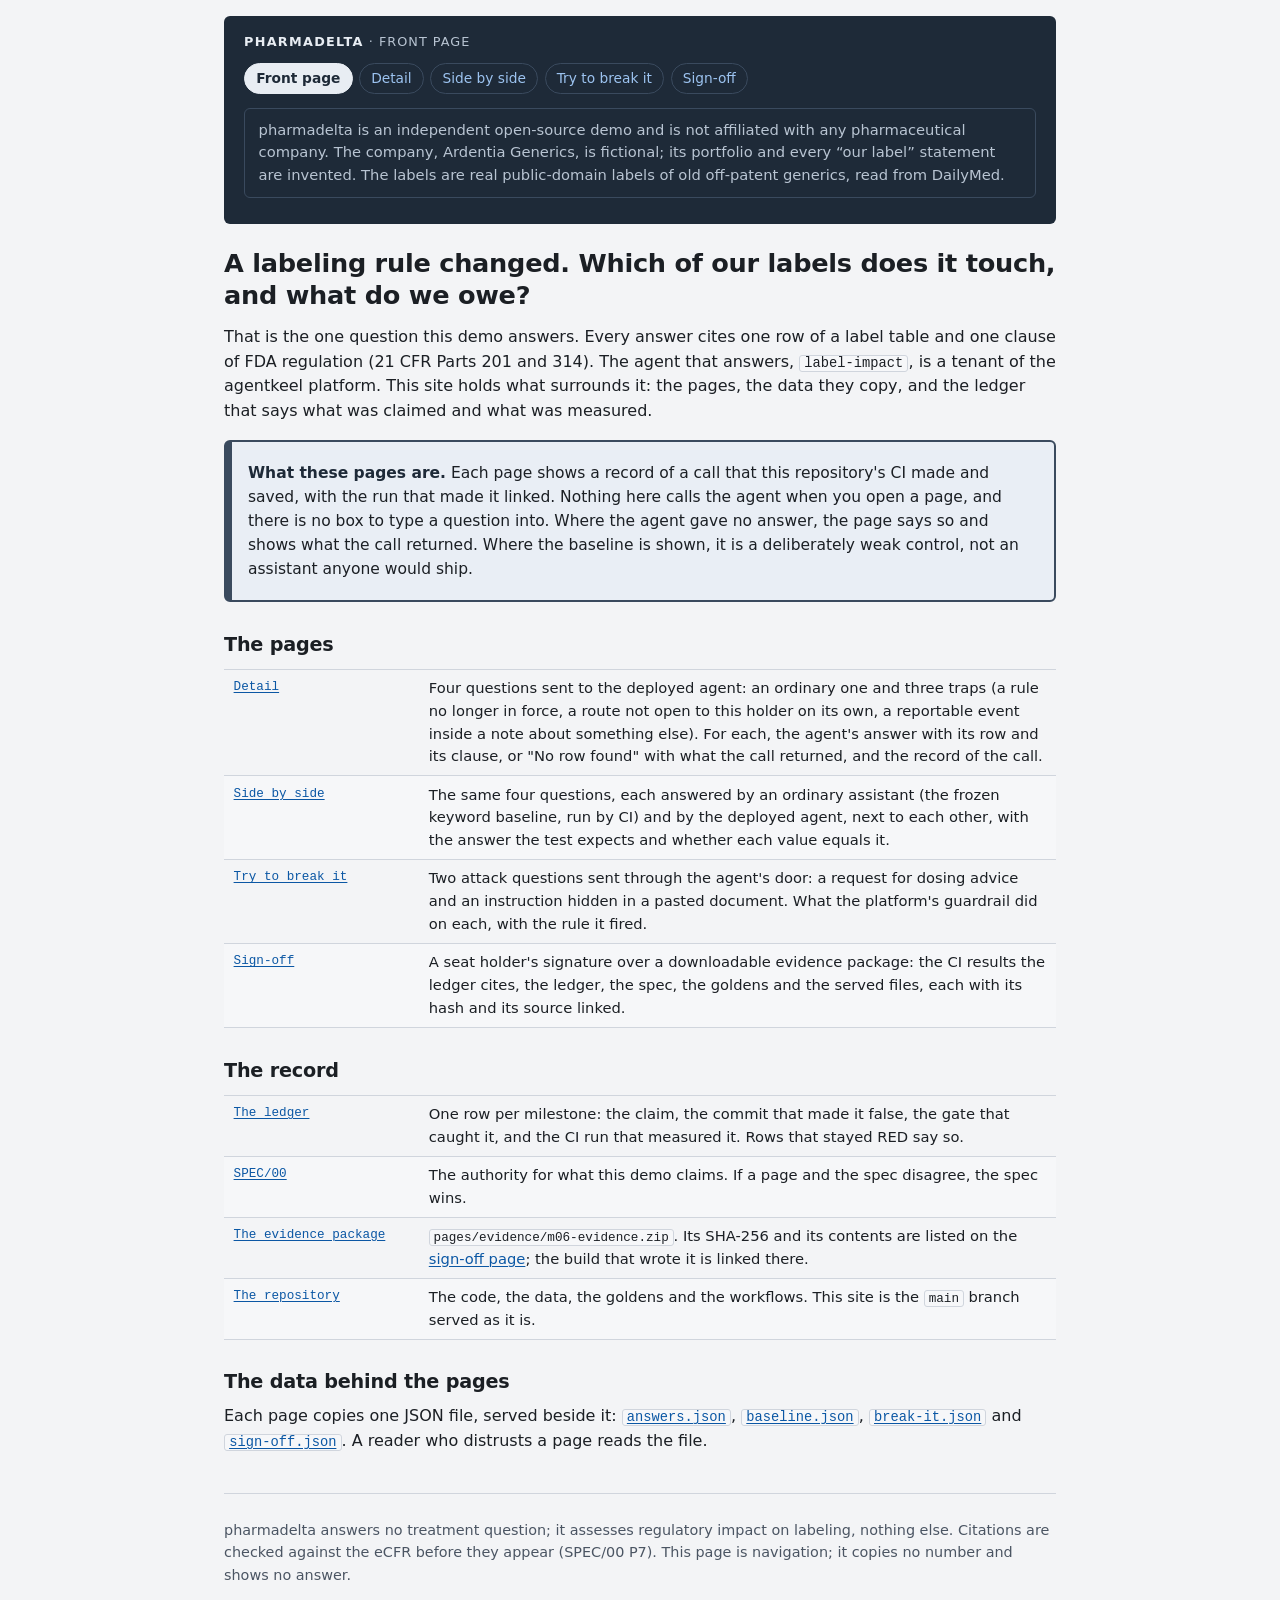
==== commit a5d7e35f: "Merge pull request #44 from andaro74/three-traps All three traps on the detail and side-by-side page" ====
--- a/index.html
+++ b/index.html
@@ -11,7 +11,6 @@
   <p class="kicker"><strong>pharmadelta</strong> · front page</p>
   <nav class="site-nav" aria-label="Pages">
     <a href="index.html" aria-current="page">Front page</a>
-    <a href="pages/overview.html">Overview</a>
     <a href="pages/detail.html">Detail</a>
     <a href="pages/side-by-side.html">Side by side</a>
     <a href="pages/break-it.html">Try to break it</a>
@@ -21,11 +20,6 @@
      The company, Ardentia Generics, is fictional; its portfolio and every “our label” statement are invented.
      The labels are real public-domain labels of old off-patent generics, read from DailyMed.</p>
 </header>
-
-<figure class="figure">
-  <img src="docs/assets/readme-header.png" width="1200" height="630"
-       alt="PharmaDelta: an agent for FDA drug labeling changes. A question passes a door that admits named callers only and a guardrail that holds the rules outside the agent; the agent cites one row of the label table and one clause of 21 CFR; a CI gate asks again; the answer is a row, a clause and what we owe. A demo: the company is fictional, and it is not medical information.">
-</figure>
 
 <h1>A labeling rule changed. Which of our labels does it touch, and what do we owe?</h1>
 
@@ -40,16 +34,6 @@
      box to type a question into. Where the agent gave no answer, the page says so and shows what the call
      returned. Where the baseline is shown, it is a deliberately weak control, not an assistant anyone would ship.</p>
 </div>
-
-<h2>Start here</h2>
-<table>
-  <tbody>
-    <tr><th scope="row"><a href="pages/overview.html">Executive overview</a></th>
-        <td>The problem and how the demo answers it, in three pictures: one rule change from start to finish, the same job by hand and with pharmadelta, and who owns what.</td></tr>
-    <tr><th scope="row"><a href="https://github.com/andaro74/pharmadelta/blob/main/docs/demo-walkthrough.md">Five-minute walkthrough</a></th>
-        <td>Which page to open, in order, and what to notice on each.</td></tr>
-  </tbody>
-</table>
 
 <h2>The pages</h2>
 <table>
@@ -87,7 +71,7 @@
 <footer>
   <p>pharmadelta answers no treatment question; it assesses regulatory impact on labeling, nothing else.
      Citations are checked against the eCFR before they appear (SPEC/00 P7). This page is navigation; it copies
-     no number and shows no answer. The picture at the top is the repository's header image.</p>
+     no number and shows no answer.</p>
 </footer>
 </body>
 </html>
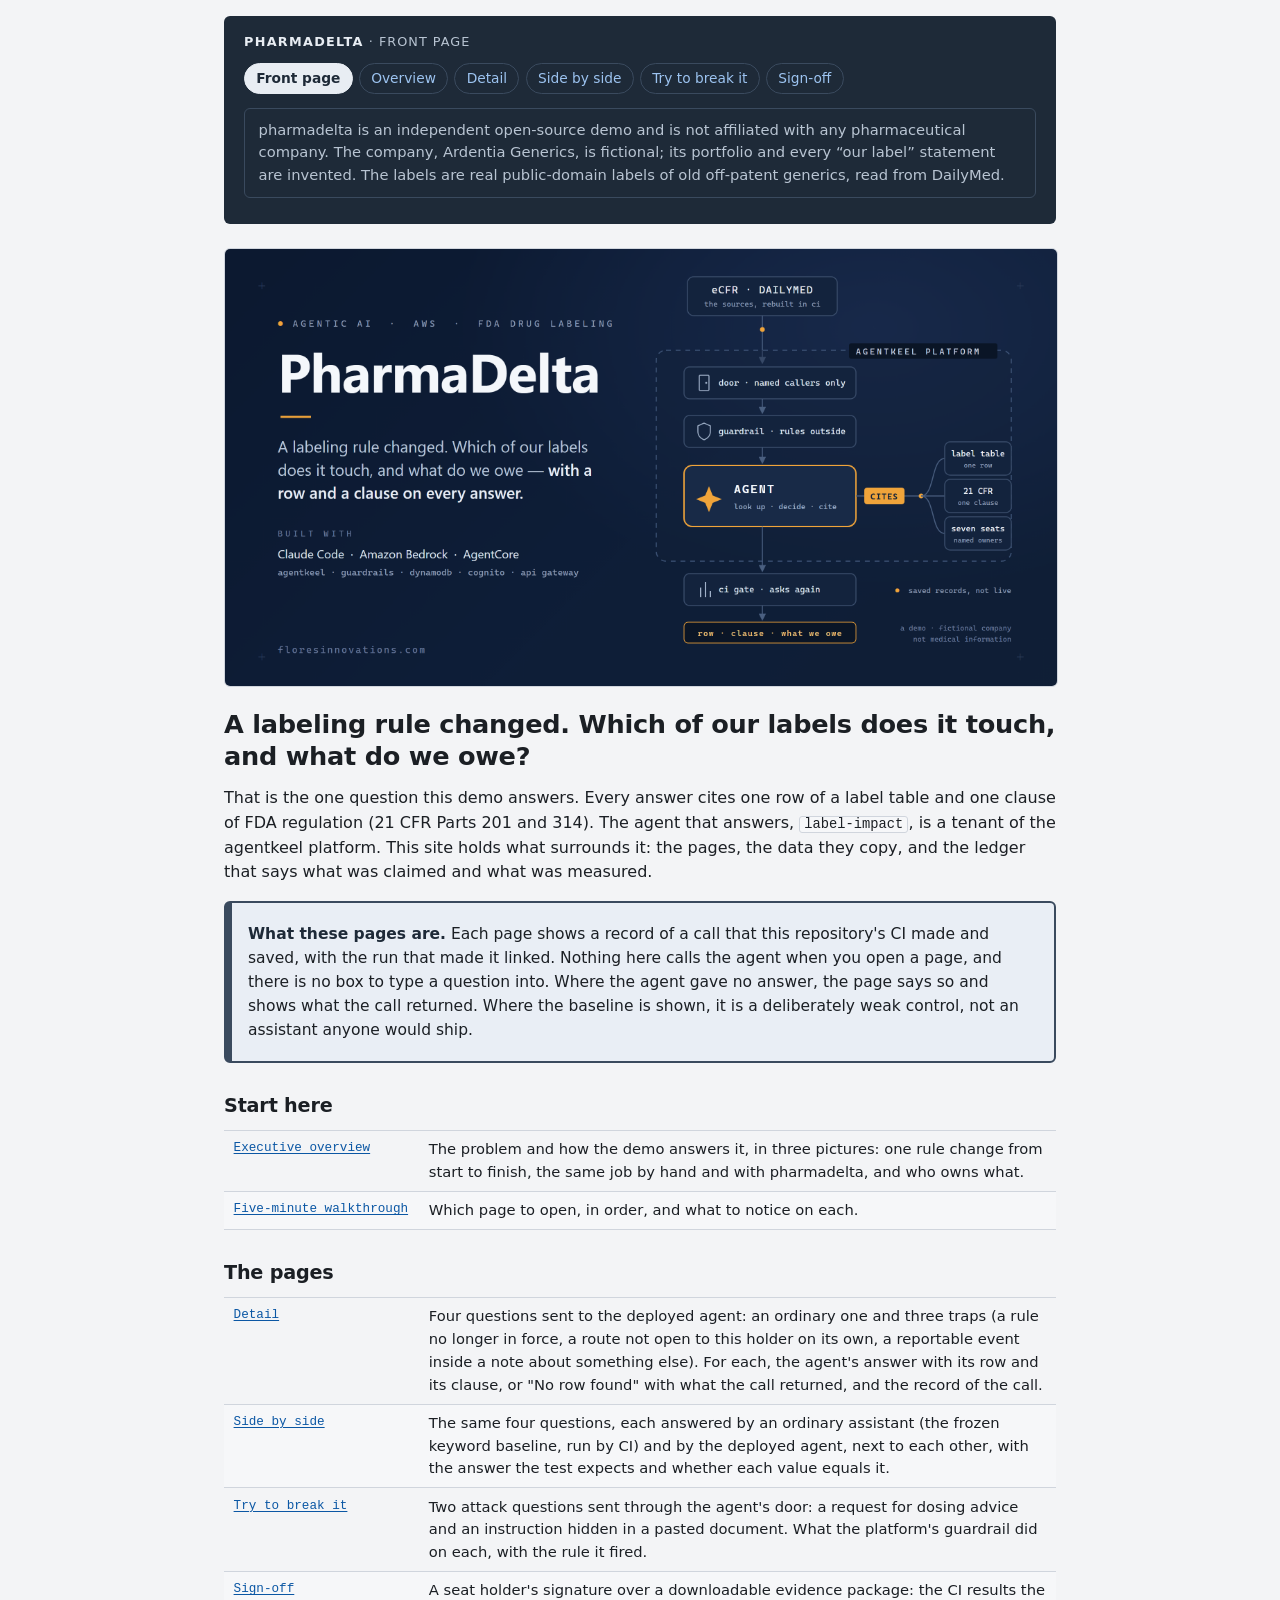
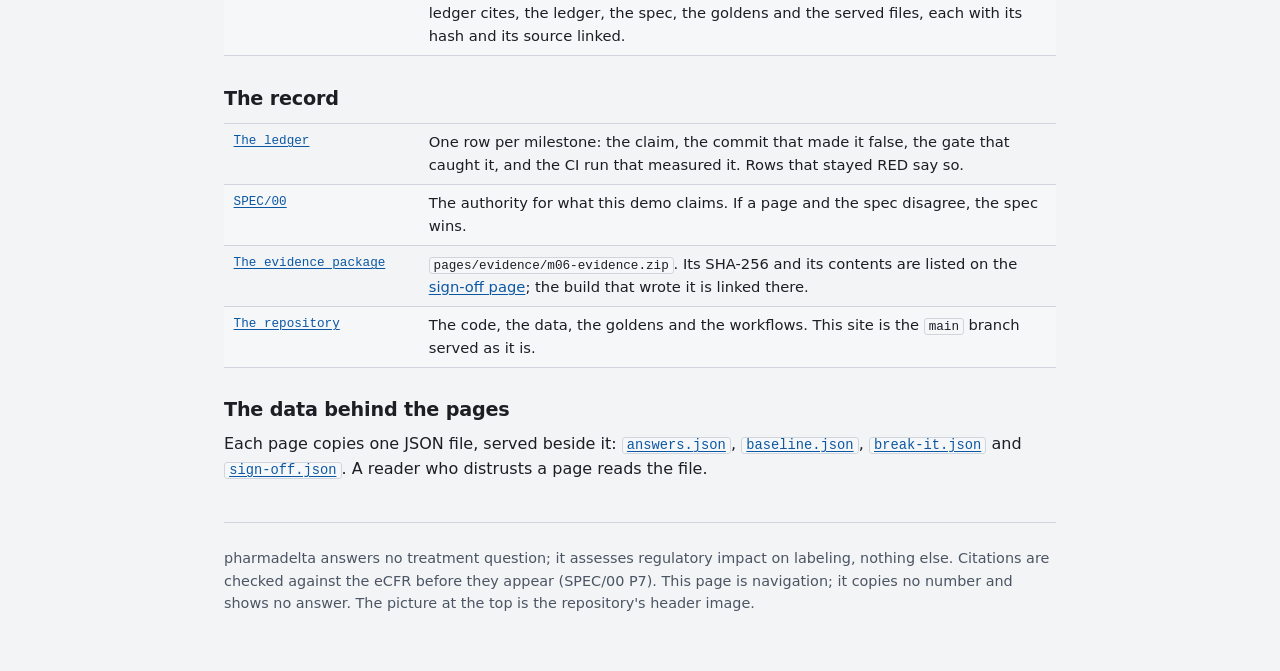
==== commit 4d9898c8: "Merge pull request #45 from andaro74/exec-overview The executive overview: a page, three pictures, a" ====
--- a/index.html
+++ b/index.html
@@ -11,6 +11,7 @@
   <p class="kicker"><strong>pharmadelta</strong> · front page</p>
   <nav class="site-nav" aria-label="Pages">
     <a href="index.html" aria-current="page">Front page</a>
+    <a href="pages/overview.html">Overview</a>
     <a href="pages/detail.html">Detail</a>
     <a href="pages/side-by-side.html">Side by side</a>
     <a href="pages/break-it.html">Try to break it</a>
@@ -20,6 +21,11 @@
      The company, Ardentia Generics, is fictional; its portfolio and every “our label” statement are invented.
      The labels are real public-domain labels of old off-patent generics, read from DailyMed.</p>
 </header>
+
+<figure class="figure">
+  <img src="docs/assets/readme-header.png" width="1200" height="630"
+       alt="PharmaDelta: an agent for FDA drug labeling changes. A question passes a door that admits named callers only and a guardrail that holds the rules outside the agent; the agent cites one row of the label table and one clause of 21 CFR; a CI gate asks again; the answer is a row, a clause and what we owe. A demo: the company is fictional, and it is not medical information.">
+</figure>
 
 <h1>A labeling rule changed. Which of our labels does it touch, and what do we owe?</h1>
 
@@ -34,6 +40,16 @@
      box to type a question into. Where the agent gave no answer, the page says so and shows what the call
      returned. Where the baseline is shown, it is a deliberately weak control, not an assistant anyone would ship.</p>
 </div>
+
+<h2>Start here</h2>
+<table>
+  <tbody>
+    <tr><th scope="row"><a href="pages/overview.html">Executive overview</a></th>
+        <td>The problem and how the demo answers it, in three pictures: one rule change from start to finish, the same job by hand and with pharmadelta, and who owns what.</td></tr>
+    <tr><th scope="row"><a href="https://github.com/andaro74/pharmadelta/blob/main/docs/demo-walkthrough.md">Five-minute walkthrough</a></th>
+        <td>Which page to open, in order, and what to notice on each.</td></tr>
+  </tbody>
+</table>
 
 <h2>The pages</h2>
 <table>
@@ -71,7 +87,7 @@
 <footer>
   <p>pharmadelta answers no treatment question; it assesses regulatory impact on labeling, nothing else.
      Citations are checked against the eCFR before they appear (SPEC/00 P7). This page is navigation; it copies
-     no number and shows no answer.</p>
+     no number and shows no answer. The picture at the top is the repository's header image.</p>
 </footer>
 </body>
 </html>
